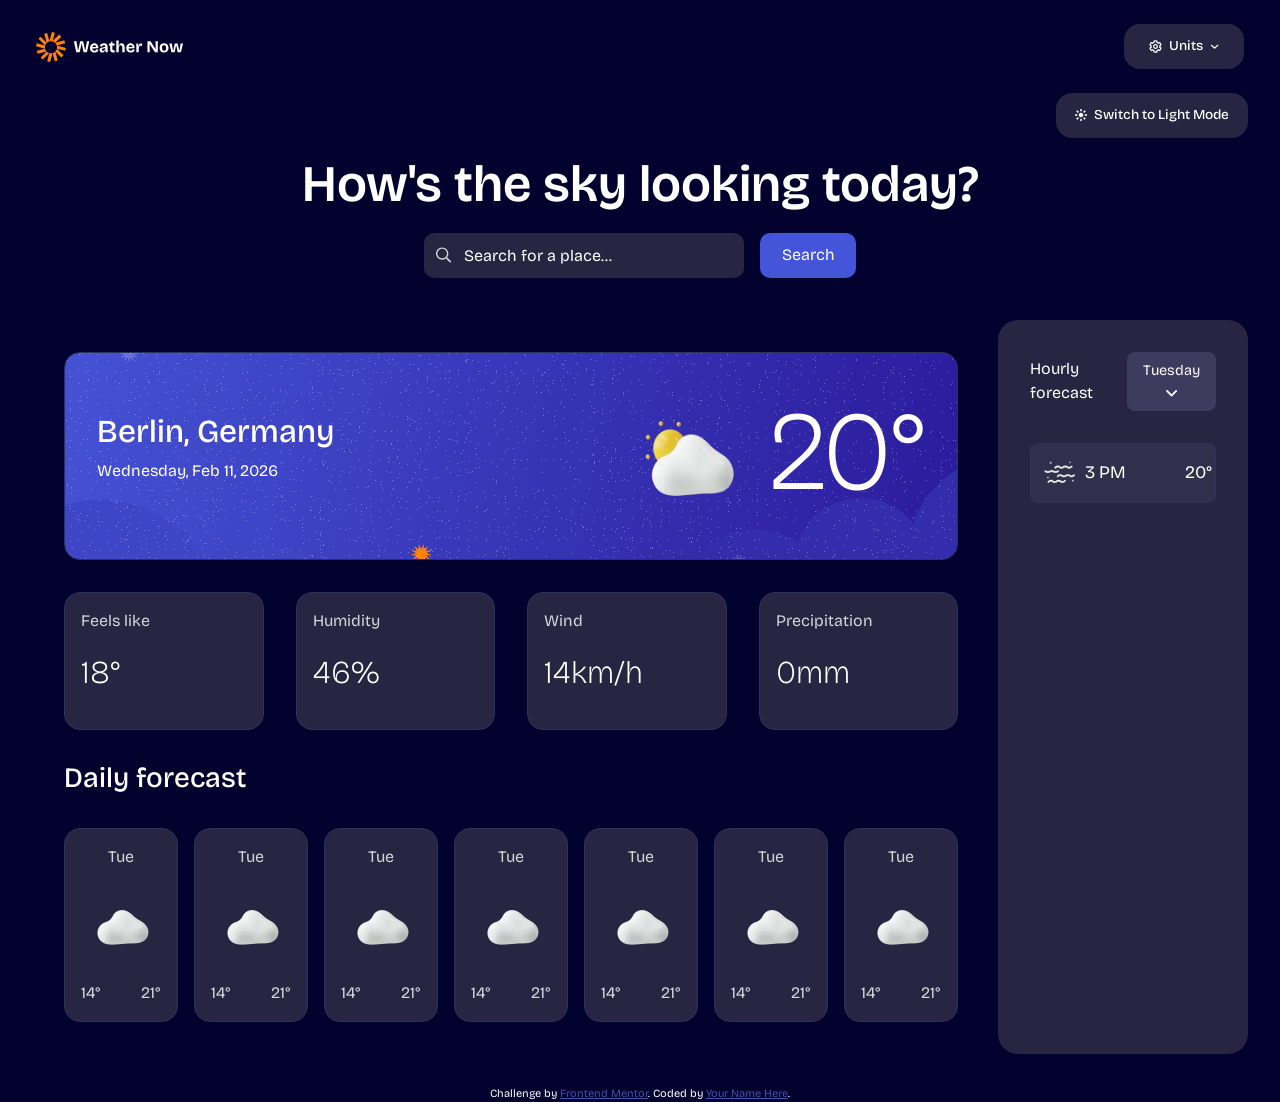
==== index.html @ fd1700f0 "first commit" ====
<!DOCTYPE html>
<html lang="en">
<head>
  <meta charset="UTF-8">
  <meta name="viewport" content="width=device-width, initial-scale=1.0">

  <link rel="icon" type="image/png" sizes="32x32" href="./assets/images/favicon-32x32.png">
  <link href="https://cdn.jsdelivr.net/npm/bootstrap@5.3.8/dist/css/bootstrap.min.css" rel="stylesheet" integrity="sha384-sRIl4kxILFvY47J16cr9ZwB07vP4J8+LH7qKQnuqkuIAvNWLzeN8tE5YBujZqJLB" crossorigin="anonymous">
  <link rel="stylesheet" href="./assets/styles.css">

  <!--Fonts-->
  <link href="https://fonts.googleapis.com/css2?family=DM+Sans:ital,opsz,wght@0,9..40,100..1000;1,9..40,100..1000&display=swap" rel="stylesheet">
  <link href="https://fonts.googleapis.com/css2?family=Bricolage+Grotesque:opsz,wght@12..96,200..800&display=swap" rel="stylesheet">


  <title>Frontend Mentor | Weather app</title>

</head>
<body>

  <main class="main">

    <nav class="navbar navbar-expand-lg p-4">

      <div class="container-fluid">
        <a class="navbar-brand" href="#">
          <img src="./assets/images/logo.svg" alt="Logo" height="30">
        </a>

        <div class="wrapper">
              <a class="nav-link" href="#" role="button">
                <img src="./assets/images/icon-units.svg" alt="" height="13">
                Units
                <img src="./assets/images/icon-dropdown.svg" alt="" height="5">
              </a>
          <div class="panel">

            <div class="panel-options">
              <button class="option-switch">Switch to imperial</button>
            </div>

            <hr>

            <div class="panel-header">
              <p>Temperature</p>
            </div>

            <div class="panel-options">
              <button class="option">Celsius (°C)</button>
              <button class="option">Fahrenheit (°F)</button>
            </div>

            <hr>

            <div class="panel-header">
              <p>Wind speed</p>
            </div>

            <div class="panel-options">
              <button class="option"> km/h</button>
              <button class="option">mph</button>
            </div>

            <hr>

            <div class="panel-header">
              <p>Precipitation</p>
            </div>

            <div class="panel-options">
              <button class="option"> Millimeters (mm)</button>
              <button class="option">Inches (in)</button>
            </div>

          </div>
        </div>
      </div>
    </nav>

    <div class="mode">
      <a class="nav-link" href="#" role="button">
        <img src="assets/images/sun-svgrepo-com.svg" alt="" height="12">
        Switch to Light Mode
      </a>
    </div>

    <section id="Search">

      <div class="title">
        <h1>
          How's the sky looking today?
        </h1>
      </div>

        <form id="searchForm" class="search-form">
          <div class="input-wrapper">
            <img src="assets/images/icon-search.svg" alt="">
            <input type="text" placeholder="Search for a place...">
          </div>

          <button type="submit" class="search-button">Search</button>

        </form>

    </section>

    <section id="home">
      <div class="main-container">
        <div class="left">
          <div class="info">
            <div class="city-info">
              <h2 id="city-name">
              Berlin, Germany
              </h2>
              <p id="date">
                Wednesday, Feb 11, 2026
              </p>
            </div>

            <div class="weather">
              <img src="assets/images/icon-partly-cloudy.webp" alt="">
              <h2 class="degrees">
                20°
              </h2>
            </div>

          </div>

          <div class="stats">
            <div class="card">
              <p class="stat-title">
                Feels like
              </p>
              <p class="stats-data">
                18°
              </p>
            </div>

            <div class="card">
              <p class="stat-title">
                Humidity
              </p>
                <p class="stats-data">
                  46%
                </p>
            </div>

            <div class="card">
              <p class="stat-title">
                Wind
              </p>
              <p class="stats-data">
                  14km/h
                </p>
            </div>

            <div class="card">
              <p class="stat-title">
                Precipitation
              </p>
              <p class="stats-data">
                  0mm
                </p>
            </div>

          </div>

          <h3 class="daily-title"> Daily forecast</h3>

          <div class="daily">
            <div class="daily-card">
              <p>
                Tue
              </p>
              <img src="assets/images/icon-overcast.webp" alt="">
              <div class="temps">
                <p>
                  14°
                </p>
                <p>
                  21°
                </p>
              </div>
            </div>
            <div class="daily-card">
              <p>
                Tue
              </p>
              <img src="assets/images/icon-overcast.webp" alt="">
              <div class="temps">
                <p>
                  14°
                </p>
                <p>
                  21°
                </p>
              </div>
            </div>

            <div class="daily-card">
              <p>
                Tue
              </p>
              <img src="assets/images/icon-overcast.webp" alt="">
              <div class="temps">
                <p>
                  14°
                </p>
                <p>
                  21°
                </p>
              </div>
            </div>

            <div class="daily-card">
              <p>
                Tue
              </p>
              <img src="assets/images/icon-overcast.webp" alt="">
              <div class="temps">
                <p>
                  14°
                </p>
                <p>
                  21°
                </p>
              </div>
            </div>

            <div class="daily-card">
              <p>
                Tue
              </p>
              <img src="assets/images/icon-overcast.webp" alt="">
              <div class="temps">
                <p>
                  14°
                </p>
                <p>
                  21°
                </p>
              </div>
            </div>

            <div class="daily-card">
              <p>
                Tue
              </p>
              <img src="assets/images/icon-overcast.webp" alt="">
              <div class="temps">
                <p>
                  14°
                </p>
                <p>
                  21°
                </p>
              </div>
            </div>

            <div class="daily-card">
              <p>
                Tue
              </p>
              <img src="assets/images/icon-overcast.webp" alt="">
              <div class="temps">
                <p>
                  14°
                </p>
                <p>
                  21°
                </p>
              </div>
            </div>
          </div>

        </div>

        <div class="right">
          <div class="header-hourly">
            <p>
              Hourly forecast
            </p>
            <div class="hourly-wrapper">
              <button class="days-toggler">
                Tuesday
                <img src="assets/images/icon-dropdown.svg" alt="">
              </button>
              <div class="days-panel">
                <button class="days-option">
                  Monday
                </button>
                <button class="days-option">
                  Tuesday
                </button>
                <button class="days-option">
                  Wednesday
                </button>
                <button class="days-option">
                  Thursday
                </button>
                <button class="days-option">
                  Friday
                </button>
                <button class="days-option">
                  Saturday
                </button>
              </div>
            </div>
          </div>
    
            <div class="hour">
              <div class="day-forecast">
                <img src="assets/images/icon-fog.webp" alt="">
                <p>
                  3 PM
                </p>
              </div>
              <div>
                <p>
                  20°
                </p>
              </div>
            </div>
        </div>
      </div>
    </section>

  </main>

<footer role="contentinfo">
  <div class="attribution">
    Challenge by <a href="https://www.frontendmentor.io?ref=challenge">Frontend Mentor</a>. 
    Coded by <a href="#">Your Name Here</a>.
  </div>
</footer>
<script src="JS/index.js"></script>
<script src="https://cdn.jsdelivr.net/npm/bootstrap@5.3.8/dist/js/bootstrap.bundle.min.js" integrity="sha384-FKyoEForCGlyvwx9Hj09JcYn3nv7wiPVlz7YYwJrWVcXK/BmnVDxM+D2scQbITxI" crossorigin="anonymous"></script>

</body>

</html>
---- assets/styles.css ----
body{
    background-color: hsl(243, 96%, 9%);
    color: white;
    font-family: "Bricolage Grotesque", sans-serif;
    margin: 0;
}

/* Navbar and panel */

.mode{
    display: flex;
    justify-content: end;
    padding-right: 2rem;
    padding-bottom: 1rem;
}

.wrapper{
    position: relative;
}

.nav-link{
    color: white;
    background-color: hsl(243, 27%, 20%);

    border-radius: 1rem;

    display: inline-flex;
    justify-content: center;
    align-items: center;
    gap: 7px;

    font-size: 0.85rem;
    font-weight: 500;

    text-decoration: none;
    padding: 0.5rem 1.2rem;

    min-width: 7.5rem;
    height: 2.8rem;
}

.panel-options{
    display: flex;
    flex-direction: column;
    gap: 0.25rem;
    padding: 0.35rem 0;
}

.panel {
    position: absolute;
    top: calc(100% + 12px);
    right: 0;

    width: fit-content;
    padding: 1rem;

    background-color: hsl(243, 27%, 20%);
    border-radius: 1.25rem;

    box-shadow: 0 20px 50px rgba(0, 0, 0, 0.35);

    display: none;
    z-index: 1000;
}

.panel-header p {
    font-size: 0.9rem;
    color: #bbbbbb;
    margin: 0;
}

hr{
    margin: 0;
    padding: 0.2rem;
}

.option {
    display: flex;
    align-items: center;
    width: 10rem;
    text-align: left;
    background: transparent;
    color: white;
    border: none;
    padding: 0.5rem;
    padding-left: 0.2rem;
    border-radius: 0.75rem;
    cursor: pointer;

    font-size: 1rem;
    margin: 0;
}

.option-switch{
    display: flex;
    align-items: center;
    width: 10rem;
    text-align: left;
    background: transparent;
    color: white;
    border: none;
    padding: 0.75rem;
    padding-left: 0.2rem;
    border-radius: 0.75rem;
    cursor: pointer;

    font-size: 0.9rem;
    margin: 0;
}

.option-switch:hover{
    background-color: hsl(243, 27%, 20%);
}

.option:hover{
    background-color: hsl(243, 27%, 20%);
}

.option.active {
    background: hsl(18, 98%, 55%);
}

.option.active:hover {
    background: hsl(18, 83%, 37%);
}

.panel.open{
    display: block;
}

/* Home */

h1{
    display: flex;
    justify-content: center;
    align-items: center;
    text-align: center;
    font-size: 3.2rem;
    font-weight: 600;
}

.search-form{
    display: flex;
    justify-content: center;
    align-items: center;
    text-align: center;
    padding-top: 10px;
    padding-bottom: 10px;
    gap: 1rem;
}

.input-wrapper {
    position: relative;
    display: inline-block;
}

.input-wrapper img {
    position: absolute;
    left: 12px;
    top: 50%;
    transform: translateY(-50%);
    width: 16px;
    pointer-events: none;
}

.input-wrapper input {
    padding-left: 40px;
    height: 2.8rem;
    border-radius: 10px;
    background-color: hsl(243, 27%, 20%);
    border: none;
    width: 20rem;
    color: #ffffff;
}

input::placeholder{
    color: #ffffff;
    opacity: 1;
}

.search-button{
    background-color: hsl(233, 67%, 56%);
    border: none;
    height: 2.8rem;
    border-radius: 10px;
    color: #ffffff;
    width: 6rem;
}

/* Info*/

#home{
    display: block;
}

.main-container{
    display: grid;
    grid-template-columns: 2fr 1fr;

    gap: 0.5rem;
    padding: 2rem;
}

.left{
    display: flex;
    flex-direction: column;
    gap: 2rem;
    padding: 2rem;
}


.info{
    background-image: url("./images/bg-today-large.svg");
    background-repeat: no-repeat;
    background-position: center;
    background-size: cover;
    border-radius: 1rem;

    border: 1px solid hsl(228, 37%, 26%);
    
    display: flex;
    justify-content: space-between;
    align-items: center;
    gap: 10rem;
    padding: 2rem;
}

.weather{
    display: flex;
    justify-content: center;
    gap: 1rem;
}

.degrees{
    font-size: 7rem;
    font-weight: 100;
}

.weather img{
    width: 8rem;
    height: auto;
}

/* Stadistics */

.stats{
    display: grid;
    grid-template-columns: repeat(4,1fr);
    gap: 2rem;
}

.card{
    color: hsl(250, 6%, 84%);
    background-color: hsl(243, 27%, 20%);
    padding: 1rem;
    border-radius: 1rem;
    border: 1px solid hsl(228, 37%, 26%);

}

.stat-title{
    font-size: 1rem;
}

.stats-data{
    font-size: 2rem;
    color: #ffffff;
    font-weight: 100;
}

/* Daily */

span{
    font-size: 1.5rem
}

.daily{
    display: grid;
    grid-template-columns: repeat(7, 1fr);
    gap: 1rem;
}

.daily-card{
    color: hsl(250, 6%, 84%);
    background-color: hsl(243, 27%, 20%);
    padding: 1rem;
    border-radius: 1rem;
    display: flex;
    flex-direction: column;
    justify-content: center;
    align-items: center;
    gap: 1rem;
    border: 1px solid hsl(228, 37%, 26%);

}

.daily-card p{
    margin: 0;
}

.daily-card img{
    width: 5rem;
    height: auto;
}

.temps{
    display: flex;
    justify-content: space-between;
    gap: 2.5rem;
}

.daily-title{
    margin: 0;
}


/* Right */

.right{
    background: hsl(243, 27%, 20%);
    border-radius: 20px;
    padding: 2rem;

    grid-template-rows: repeat(7,1fr);
    gap: 2rem;
}

.header-hourly{
    display: flex;
    justify-content: space-between;
    align-items: center;
    padding-bottom: 2rem;
}

.header-hourly p{
    margin: 0;
}

/* Days panel */

.days-toggler{
    font-size: 0.9rem;
    color: white;
    background-color: hsl(243, 23%, 30%);
    border-radius: 0.5rem;
    border: none;
    padding: 0.5rem 1rem;
}

.hourly-wrapper{
    position: relative;
}

.days-panel{
    position: absolute;
    top: calc(100% + 12px);
    right: 0;

    padding: 1.25rem;

    background-color: hsl(243, 27%, 20%);
    border: 1px solid hsl(228, 34%, 66%);
    border-radius: 1.25rem;

    box-shadow: 0 20px 50px rgba(0, 0, 0, 0.35);

    display: none;
    z-index: 1000;
}

.days-option{
    display: flex;
    align-items: center;
    width: 10rem;
    text-align: left;
    background: transparent;
    color: white;
    border: none;
    padding: 0.75rem;
    padding-left: 0.2rem;
    border-radius: 0.75rem;
    cursor: pointer;

    font-size: 0.9rem;
    margin: 0;
}

.days-option:hover{
    background-color: rgba(255,255,255,0.08);
}


.days-panel.open{
    display: block;
}

/* Hours */


.hour{
    display: flex;
    align-items: center;
    justify-content: space-between;

    background-color: hsl(243, 23%, 24%);
    border-radius: 0.5rem;
    padding: 0.2rem;
    border: 1px solid hsl(228, 37%, 26%);
}

.day-forecast{
    display: flex;
    align-items: center;
    gap: 0rem;
}

.day-forecast img{
    width: 3.2rem;
}

.hour p{
    margin: 0;
    font-size: 1.1rem;
    color: white;
}


/* Footer */
.attribution { font-size: 11px; text-align: center; }
.attribution a { color: hsl(228, 45%, 44%); }

/* Responsive */

@media (max-width: 575px){

    /* main */

    .main-container{
        grid-template-columns: 1fr;
        padding: 0;
        margin: 0;
        gap: 1.5rem;
    }

    h1{
        font-size: 2.2rem;
        line-height: 1.2;
        padding: 0 1rem;
    }

    /*  nav and mode */

    .mode{
        justify-content: flex-end;
        padding-right: 1rem;
    }

    /*  search  */

    .search-form{
        flex-direction: column;
        gap: 1rem;
        padding: 0 1rem;
    }

    .input-wrapper{
        width: 100%;
    }

    .input-wrapper input{
        width: 100%;
    }

    .search-button{
        width: 100%;
        border-radius: 14px;
    }

    /* info card */

    .info{
        flex-direction: column;
        align-items: center;
        text-align: center;
        gap: 1.5rem;
        padding: 1.5rem;
        background-image: url("./images/bg-today-small.svg");
        border-radius: 1.5rem;
    }

    .weather{
        justify-content: center;
    }

    .degrees{
        font-size: 4rem;
    }

    .weather img{
        width: 5rem;
    }

    /* stats */

    .stats{
        grid-template-columns: 1fr;
        gap: 1rem;
    }

    .card{
        border-radius: 1.25rem;
    }

    .stats-data{
        font-size: 1.6rem;
    }

    /*  daily forecast  */

    .daily{
        grid-template-columns: repeat(2, 1fr);
        gap: 1rem;
    }

    .daily-card{
        padding: 1rem;
    }

    .daily-card img{
        width: 4rem;
    }

    .temps{
        gap: 1.5rem;
    }

    /* right */

    .right{
        padding: 1.5rem;
        margin: 0 1.5rem;
    }

    .header-hourly{
        flex-direction: row;
        align-items: flex-start;
        gap: 1rem;
    }

    .hour{
        padding: 0.5rem 1rem;
    }

}


@media (max-width: 991px){

    .main-container{
        grid-template-columns: 1fr;
    }

    .info{
        flex-direction: column;
        gap: 2rem;
        text-align: center;
    }

    .stats{
        grid-template-columns: repeat(2, 1fr);
    }

    .daily{
        grid-template-columns: repeat(3, 1fr);
    }

    .degrees{
        font-size: 5rem;
    }

}
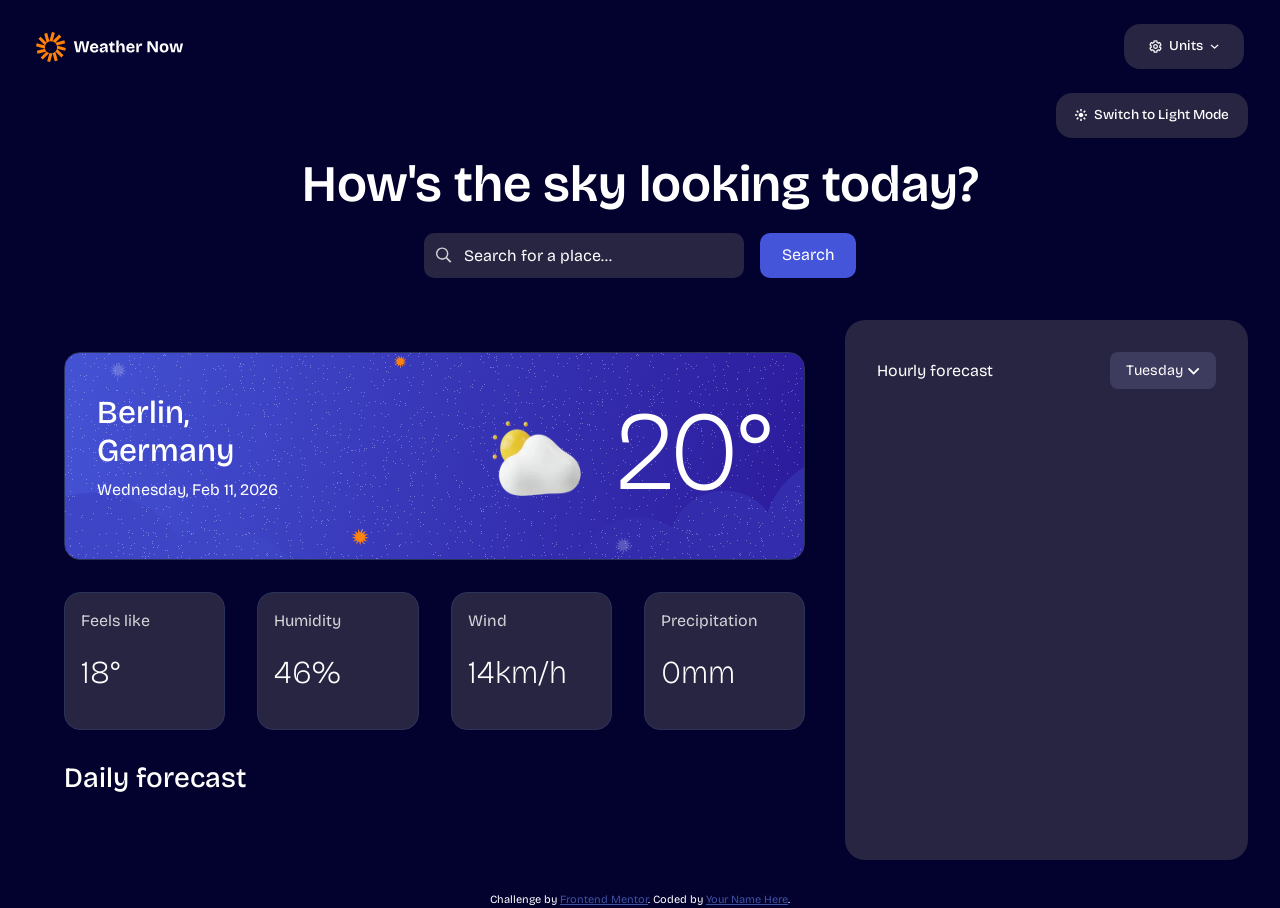
==== commit 2628fe62: "finish JS" ====
--- a/index.html
+++ b/index.html
@@ -11,7 +11,6 @@
   <!--Fonts-->
   <link href="https://fonts.googleapis.com/css2?family=DM+Sans:ital,opsz,wght@0,9..40,100..1000;1,9..40,100..1000&display=swap" rel="stylesheet">
   <link href="https://fonts.googleapis.com/css2?family=Bricolage+Grotesque:opsz,wght@12..96,200..800&display=swap" rel="stylesheet">
-
 
   <title>Frontend Mentor | Weather app</title>
 
@@ -46,7 +45,7 @@
             </div>
 
             <div class="panel-options">
-              <button class="option">Celsius (°C)</button>
+              <button class="option active">Celsius (°C)</button>
               <button class="option">Fahrenheit (°F)</button>
             </div>
 
@@ -57,7 +56,7 @@
             </div>
 
             <div class="panel-options">
-              <button class="option"> km/h</button>
+              <button class="option active"> km/h</button>
               <button class="option">mph</button>
             </div>
 
@@ -68,7 +67,7 @@
             </div>
 
             <div class="panel-options">
-              <button class="option"> Millimeters (mm)</button>
+              <button class="option active"> Millimeters (mm)</button>
               <button class="option">Inches (in)</button>
             </div>
 
@@ -95,10 +94,10 @@
         <form id="searchForm" class="search-form">
           <div class="input-wrapper">
             <img src="assets/images/icon-search.svg" alt="">
-            <input type="text" placeholder="Search for a place...">
-          </div>
-
-          <button type="submit" class="search-button">Search</button>
+            <input type="text" id="cityInput" placeholder="Search for a place...">
+          </div>
+
+          <button type="submit" id="search-button">Search</button>
 
         </form>
 
@@ -118,8 +117,8 @@
             </div>
 
             <div class="weather">
-              <img src="assets/images/icon-partly-cloudy.webp" alt="">
-              <h2 class="degrees">
+              <img class="hero-icon" src="assets/images/icon-partly-cloudy.webp" alt="">
+              <h2 class="degrees main-temp">
                 20°
               </h2>
             </div>
@@ -131,7 +130,7 @@
               <p class="stat-title">
                 Feels like
               </p>
-              <p class="stats-data">
+              <p class="stats-data feels-like">
                 18°
               </p>
             </div>
@@ -140,7 +139,7 @@
               <p class="stat-title">
                 Humidity
               </p>
-                <p class="stats-data">
+                <p class="stats-data" id="humidity">
                   46%
                 </p>
             </div>
@@ -149,7 +148,7 @@
               <p class="stat-title">
                 Wind
               </p>
-              <p class="stats-data">
+              <p class="stats-data" id="wind">
                   14km/h
                 </p>
             </div>
@@ -158,7 +157,7 @@
               <p class="stat-title">
                 Precipitation
               </p>
-              <p class="stats-data">
+              <p class="stats-data" id="precipitation">
                   0mm
                 </p>
             </div>
@@ -167,110 +166,8 @@
 
           <h3 class="daily-title"> Daily forecast</h3>
 
-          <div class="daily">
-            <div class="daily-card">
-              <p>
-                Tue
-              </p>
-              <img src="assets/images/icon-overcast.webp" alt="">
-              <div class="temps">
-                <p>
-                  14°
-                </p>
-                <p>
-                  21°
-                </p>
-              </div>
-            </div>
-            <div class="daily-card">
-              <p>
-                Tue
-              </p>
-              <img src="assets/images/icon-overcast.webp" alt="">
-              <div class="temps">
-                <p>
-                  14°
-                </p>
-                <p>
-                  21°
-                </p>
-              </div>
-            </div>
-
-            <div class="daily-card">
-              <p>
-                Tue
-              </p>
-              <img src="assets/images/icon-overcast.webp" alt="">
-              <div class="temps">
-                <p>
-                  14°
-                </p>
-                <p>
-                  21°
-                </p>
-              </div>
-            </div>
-
-            <div class="daily-card">
-              <p>
-                Tue
-              </p>
-              <img src="assets/images/icon-overcast.webp" alt="">
-              <div class="temps">
-                <p>
-                  14°
-                </p>
-                <p>
-                  21°
-                </p>
-              </div>
-            </div>
-
-            <div class="daily-card">
-              <p>
-                Tue
-              </p>
-              <img src="assets/images/icon-overcast.webp" alt="">
-              <div class="temps">
-                <p>
-                  14°
-                </p>
-                <p>
-                  21°
-                </p>
-              </div>
-            </div>
-
-            <div class="daily-card">
-              <p>
-                Tue
-              </p>
-              <img src="assets/images/icon-overcast.webp" alt="">
-              <div class="temps">
-                <p>
-                  14°
-                </p>
-                <p>
-                  21°
-                </p>
-              </div>
-            </div>
-
-            <div class="daily-card">
-              <p>
-                Tue
-              </p>
-              <img src="assets/images/icon-overcast.webp" alt="">
-              <div class="temps">
-                <p>
-                  14°
-                </p>
-                <p>
-                  21°
-                </p>
-              </div>
-            </div>
+          <div class="daily" id="daily-container">
+
           </div>
 
         </div>
@@ -308,19 +205,10 @@
             </div>
           </div>
     
-            <div class="hour">
-              <div class="day-forecast">
-                <img src="assets/images/icon-fog.webp" alt="">
-                <p>
-                  3 PM
-                </p>
-              </div>
-              <div>
-                <p>
-                  20°
-                </p>
-              </div>
-            </div>
+            <div id="hourly-container">
+
+            </div>
+
         </div>
       </div>
     </section>
@@ -333,6 +221,7 @@
     Coded by <a href="#">Your Name Here</a>.
   </div>
 </footer>
+
 <script src="JS/index.js"></script>
 <script src="https://cdn.jsdelivr.net/npm/bootstrap@5.3.8/dist/js/bootstrap.bundle.min.js" integrity="sha384-FKyoEForCGlyvwx9Hj09JcYn3nv7wiPVlz7YYwJrWVcXK/BmnVDxM+D2scQbITxI" crossorigin="anonymous"></script>
 
--- a/assets/styles.css
+++ b/assets/styles.css
@@ -4,6 +4,8 @@
     font-family: "Bricolage Grotesque", sans-serif;
     margin: 0;
 }
+
+
 
 /* Navbar and panel */
 
@@ -178,7 +180,7 @@
     opacity: 1;
 }
 
-.search-button{
+#search-button{
     background-color: hsl(233, 67%, 56%);
     border: none;
     height: 2.8rem;
@@ -215,6 +217,7 @@
     background-position: center;
     background-size: cover;
     border-radius: 1rem;
+    max-width: 60rem;
 
     border: 1px solid hsl(228, 37%, 26%);
     
@@ -247,6 +250,7 @@
     display: grid;
     grid-template-columns: repeat(4,1fr);
     gap: 2rem;
+    max-width: 60rem;
 }
 
 .card{
@@ -278,6 +282,7 @@
     display: grid;
     grid-template-columns: repeat(7, 1fr);
     gap: 1rem;
+    max-width: 60rem;
 }
 
 .daily-card{
@@ -291,7 +296,7 @@
     align-items: center;
     gap: 1rem;
     border: 1px solid hsl(228, 37%, 26%);
-
+    max-width: 7rem;
 }
 
 .daily-card p{
@@ -320,6 +325,8 @@
     background: hsl(243, 27%, 20%);
     border-radius: 20px;
     padding: 2rem;
+
+    max-height: 44rem;
 
     grid-template-rows: repeat(7,1fr);
     gap: 2rem;
@@ -408,6 +415,14 @@
     border: 1px solid hsl(228, 37%, 26%);
 }
 
+#hourly-container {
+    max-height: 35rem;
+    overflow-y: auto;
+    display: flex;
+    flex-direction: column;
+    gap: 16px;
+}
+
 .day-forecast{
     display: flex;
     align-items: center;
@@ -471,7 +486,7 @@
         width: 100%;
     }
 
-    .search-button{
+    #search-button{
         width: 100%;
         border-radius: 14px;
     }
@@ -486,6 +501,10 @@
         padding: 1.5rem;
         background-image: url("./images/bg-today-small.svg");
         border-radius: 1.5rem;
+        max-width: 25rem;
+        margin-left: 0;
+        padding-left: 0;
+        border-left: 0;
     }
 
     .weather{
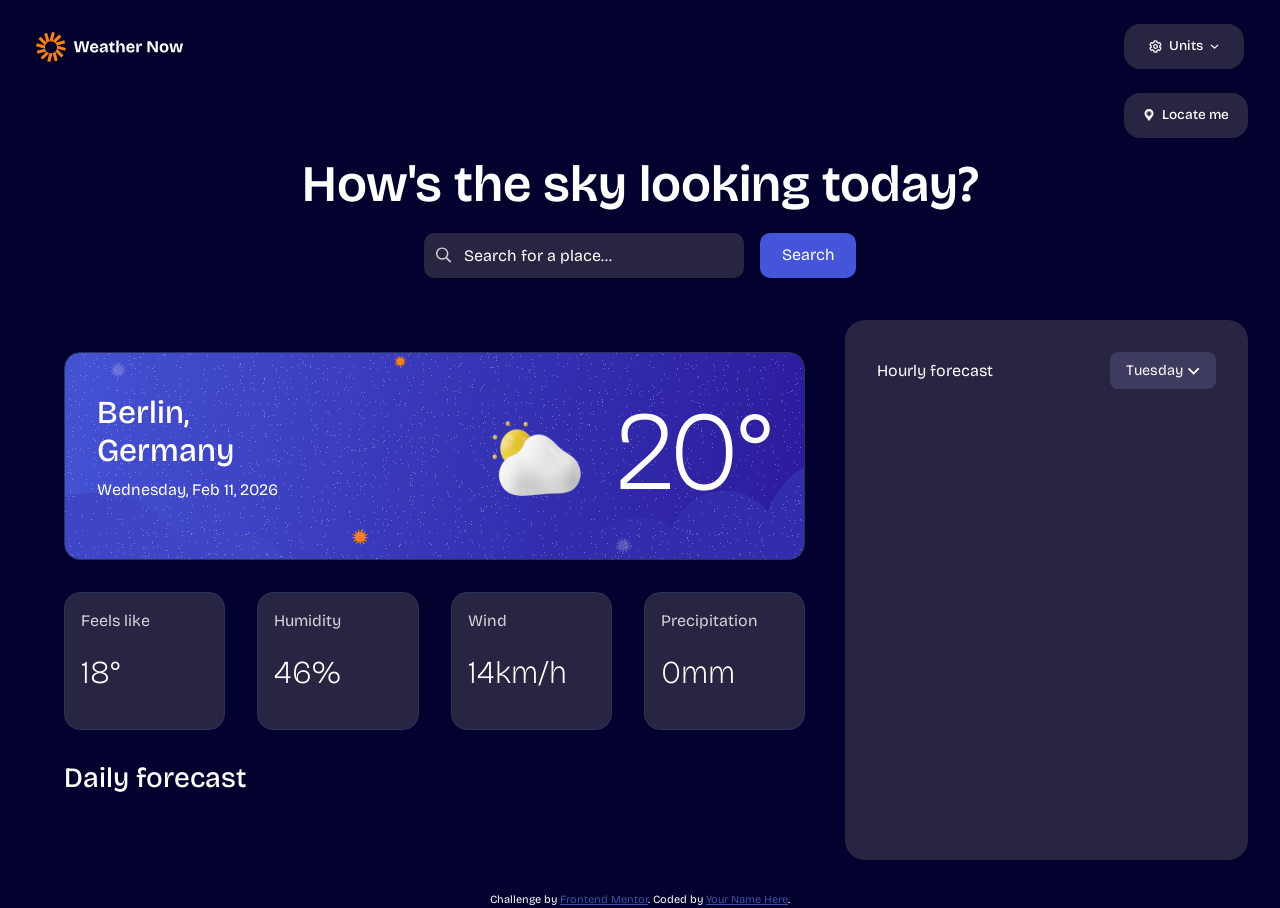
==== commit d865f891: "Add locate me button, fix bugs" ====
--- a/index.html
+++ b/index.html
@@ -77,9 +77,9 @@
     </nav>
 
     <div class="mode">
-      <a class="nav-link" href="#" role="button">
-        <img src="assets/images/sun-svgrepo-com.svg" alt="" height="12">
-        Switch to Light Mode
+      <a id="locateBtn" class="nav-link" href="#" role="button">
+        <img src="assets/images/location-pin-svgrepo-com.svg" alt="" height="12">
+        Locate me
       </a>
     </div>
 
